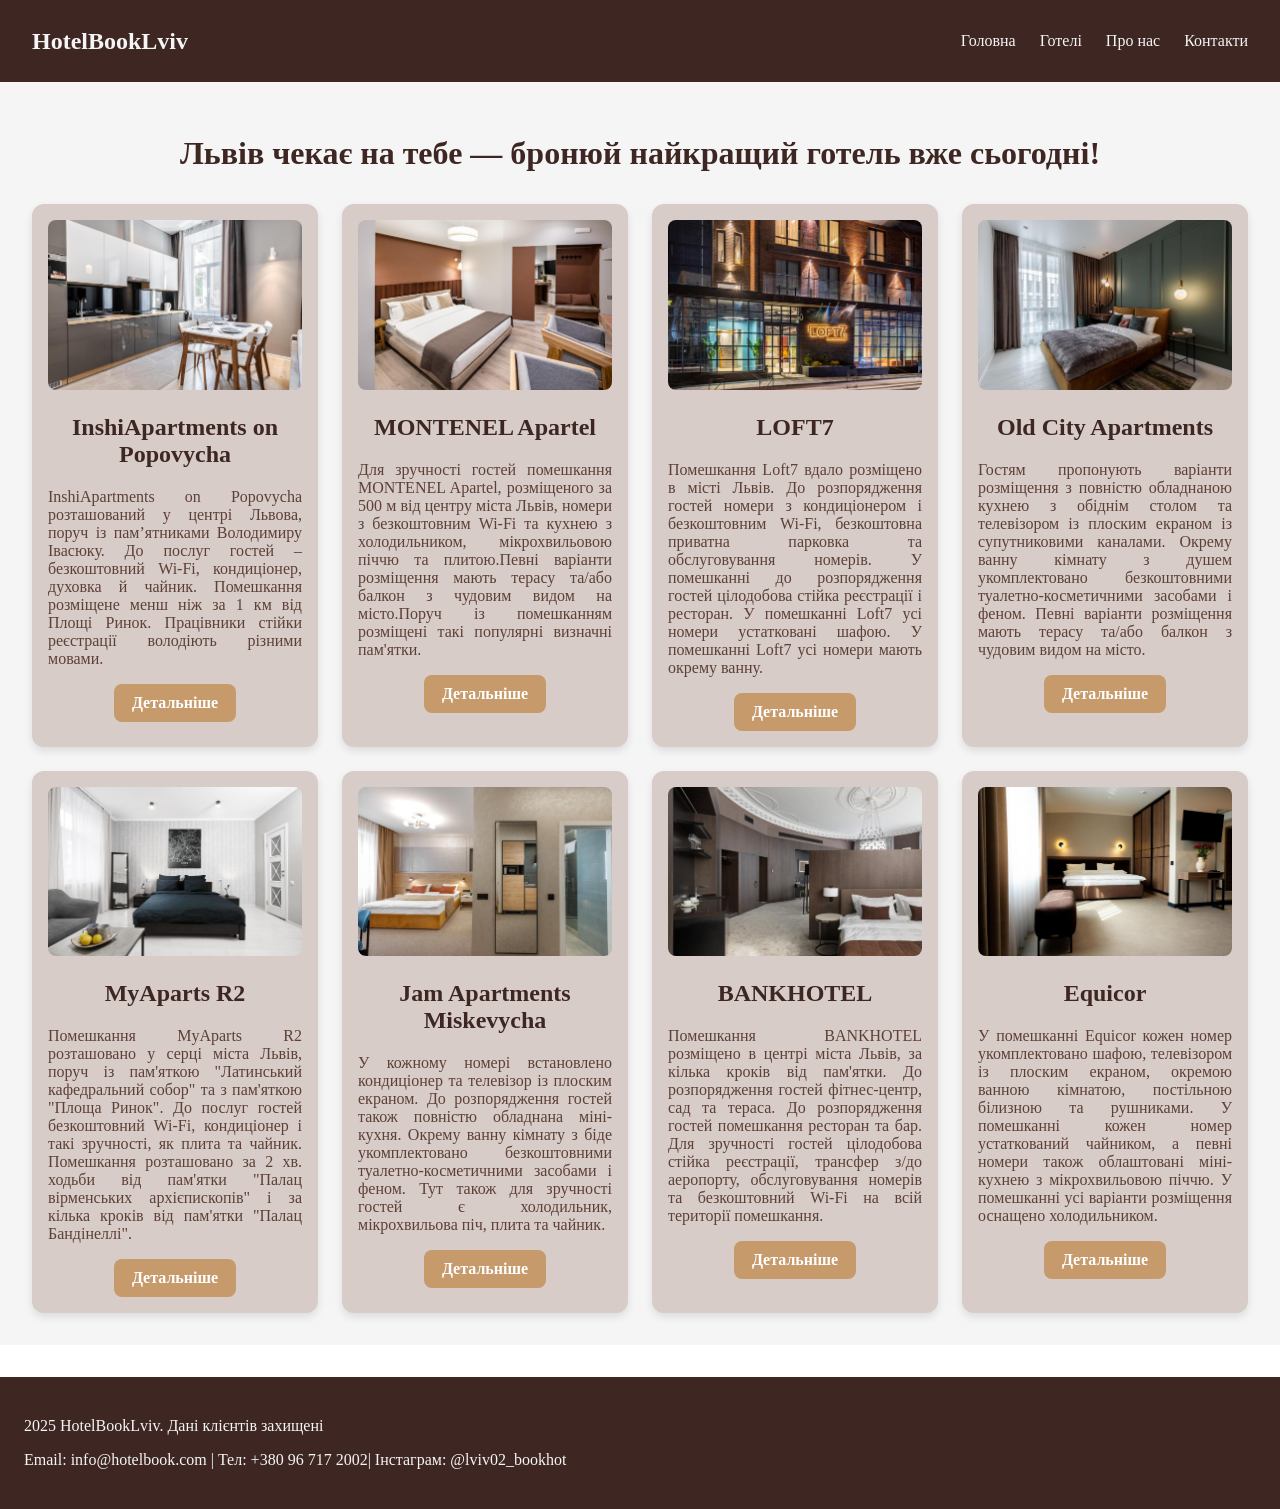
==== index.html @ 83e96ad9 "Created main page for website" ====
<!DOCTYPE html>
<html lang="uk">
<head>
  <meta charset="UTF-8">
  <meta name="viewport" content="width=device-width, initial-scale=1.0">
  <title>HotelbookLviv</title>
  <link rel="stylesheet" href="./style.css">
</head>
<body>
  <header>
    <div class="logo">HotelBookLviv</div>
    <nav>
      <ul class="nav-links">
        <li><a href="index.html">Головна</a></li>
        <li><a href="./mock-pagee/index.html">Готелі</a></li>
        <li><a href="./mock-pagee/index.html">Про нас</a></li>
        <li><a href="./mock-pagee/index.html">Контакти</a></li>
      </ul>
      <div id="burger">&#9776;</div>
    </nav>
  </header>

  <main>
    <h1>Львів чекає на тебе — бронюй найкращий готель вже сьогодні!</h1>
    <div class="cards">
        <div class="card">
            <img src="./assets/InshiApartmants.png" alt="Hotel 1">
            <h2>InshiApartments on Popovycha</h2>
            <p>InshiApartments on Popovycha розташований у центрі Львова, поруч із пам’ятниками Володимиру Івасюку. До послуг гостей – безкоштовний Wi-Fi, кондиціонер, духовка й чайник. Помешкання розміщене менш ніж за 1 км від Площі Ринок. Працівники стійки реєстрації володіють різними мовами.</p>
            <a href="./mock-pagee/index.html" class="btn-primary">Детальніше</a>
        </div>
        <div class="card">
            <img src="./assets/Montenel.png" alt="Hotel 2">
            <h2>MONTENEL Apartel</h2>
            <p>Для зручності гостей помешкання MONTENEL Apartel, розміщеного за 500 м від центру міста Львів, номери з безкоштовним Wi-Fi та кухнею з холодильником, мікрохвильовою піччю та плитою.Певні варіанти розміщення мають терасу та/або балкон з чудовим видом на місто.Поруч із помешканням розміщені такі популярні визначні пам'ятки.</p>
            <a href="./mock-pagee/index.html" class="btn-primary">Детальніше</a>
        </div>
        <div class="card">
            <img src="./assets/LOFT7.png" alt="Hotel 3">
            <h2>LOFT7</h2>
            <p>Помешкання Loft7 вдало розміщено в місті Львів. До розпорядження гостей номери з кондиціонером і безкоштовним Wi-Fi, безкоштовна приватна парковка та обслуговування номерів. У помешканні до розпорядження гостей цілодобова стійка реєстрації і ресторан. У помешканні Loft7 усі номери устатковані шафою. У помешканні Loft7 усі номери мають окрему ванну.</p>
            <a href="./mock-pagee/index.html"class="btn-primary">Детальніше</a>
        </div>
        <div class="card">
            <img src="./assets/Old City Apartments.png" alt="Hotel 3">
            <h2>Old City Apartments</h2>
            <p>Гостям пропонують варіанти розміщення з повністю обладнаною кухнею з обіднім столом та телевізором із плоским екраном із супутниковими каналами. Окрему ванну кімнату з душем укомплектовано безкоштовними туалетно-косметичними засобами і феном. Певні варіанти розміщення мають терасу та/або балкон з чудовим видом на місто.</p>
            <a href="./mock-pagee/index.html" class="btn-primary">Детальніше</a>
        </div>
        <div class="card">
            <img src="./assets/My Aparts R2.png" alt="Hotel 3">
            <h2>MyAparts R2</h2>
            <p>Помешкання MyAparts R2 розташовано у серці міста Львів, поруч із пам'яткою "Латинський кафедральний собор" та з пам'яткою "Площа Ринок". До послуг гостей безкоштовний Wi-Fi, кондиціонер і такі зручності, як плита та чайник. Помешкання розташовано за 2 хв. ходьби від пам'ятки "Палац вірменських архієпископів" і за кілька кроків від пам'ятки "Палац Бандінеллі".</p>
            <a href="./mock-pagee/index.html" class="btn-primary">Детальніше</a>
        </div>
        <div class="card">
            <img src="./assets/Jam Apartments Miskevycha.png" alt="Hotel 3">
            <h2>Jam Apartments Miskevycha</h2>
            <p>У кожному номері встановлено кондиціонер та телевізор із плоским екраном. До розпорядження гостей також повністю обладнана міні-кухня. Окрему ванну кімнату з біде укомплектовано безкоштовними туалетно-косметичними засобами і феном. Тут також для зручності гостей є холодильник, мікрохвильова піч, плита та чайник.</p>
            <a href="./mock-pagee/index.html" class="btn-primary">Детальніше</a>
        </div>
        <div class="card">
            <img src="./assets/BANKHOTEL.png" alt="Hotel 3">
            <h2>BANKHOTEL</h2>
            <p>Помешкання BANKHOTEL розміщено в центрі міста Львів, за кілька кроків від пам'ятки. До розпорядження гостей фітнес-центр, сад та тераса. До розпорядження гостей помешкання ресторан та бар. Для зручності гостей цілодобова стійка реєстрації, трансфер з/до аеропорту, обслуговування номерів та безкоштовний Wi-Fi на всій території помешкання.</p>
            <a href="./mock-pagee/index.html" class="btn-primary">Детальніше</a>
        </div>
          <div class="card">
            <img src="./assets/Equicor.png" alt="Hotel 3">
            <h2>Equicor</h2>
            <p>У помешканні Equicor кожен номер укомплектовано шафою, телевізором із плоским екраном, окремою ванною кімнатою, постільною білизною та рушниками. У помешканні кожен номер устаткований чайником, а певні номери також облаштовані міні-кухнею з мікрохвильовою піччю. У помешканні усі варіанти розміщення оснащено холодильником.</p>
            <a href="./mock-pagee/index.html" class="btn-primary">Детальніше</a>
        </div>
    </div>
  </main>

  <footer>
    <p>2025 HotelBookLviv. Дані клієнтів захищені</p>
    <p>Email: info@hotelbook.com | Тел: +380 96 717 2002| Інстаграм: @lviv02_bookhot</p>
  </footer>

  <script src="script.js"></script>
</body>
</html>
---- style.css ----
body {
  margin: 0;
  font-family:'Garamond';
  color: #3E2723;
}

header {
  display: flex;
  justify-content: space-between;
  align-items: center;
  padding: 1rem 2rem;
  background: #3E2723; 
  color: #F5F5F5; 
  position: sticky;
  top: 0;
  z-index: 1000;
}

h2 {
    font-family:'Popins';
    color:#3E2723;
    font-weight: bold;
}

p {
    text-align: justify;
    font-family:'Popins';
}
.logo {
  font-size: 1.5rem;
  font-weight: bold;
}

.nav-links {
  list-style: none;
  display: flex;
  gap: 1.5rem;
}

.nav-links li a {
  text-decoration: none;
  color: #F5F5F5; 
  transition: color 0.3s ease;
}

.nav-links li a:hover {
  color: #FFB74D; 
}

#burger {
  display: none;
  font-size: 2rem;
  cursor: pointer;
  color: #F5F5F5;
}

main {
  padding: 2rem;
  text-align: center;
  background: #F5F5F5; 
}

.cards {
  display: grid;
  gap: 1.5rem;
  grid-template-columns: repeat(4, 1fr);
  margin-top: 2rem;
}

.card {
  background: #D7CCC8; 
  border-radius: 12px;
  padding: 1rem;
  box-shadow: 0 4px 8px rgba(0,0,0,0.1);
  transition: transform 0.3s;
  color: #5D4037; 
}

.card:hover {
  transform: translateY(-5px);
}

.card img {
  max-width: 100%;
  border-radius: 8px;
}

.btn-primary {
  display: inline-block;
  padding: 10px 18px;
  background-color: #c69a6b; /* акцент */
  color: #fff;
  font-weight: 600;
  border-radius: 8px;
  text-decoration: none;
  transition: background .2s ease, transform .1s ease;
}

.btn-primary:hover {
  background-color: #a36f4f; /* темніший відтінок */
  transform: translateY(-2px);
}

.btn-primary:active {
  transform: translateY(0);
}


footer {
  background: #3E2723; /* глибокий темний шоколад */
  color: #F5F5F5;
  text-align: center;
  padding: 1.5rem;
  margin-top: 2rem;
}

@media (max-width: 768px) {
  .nav-links {
    display: none;
    flex-direction: column;
    background: #5D4037;
    position: absolute;
    top: 60px;
    right: 0;
    width: 200px;
    padding: 1rem;
  }

  .nav-links.active {
    display: flex;
  }

  #burger {
    display: block;
  }

  .cards {
    grid-template-columns: repeat(2, 1fr);
  }
}
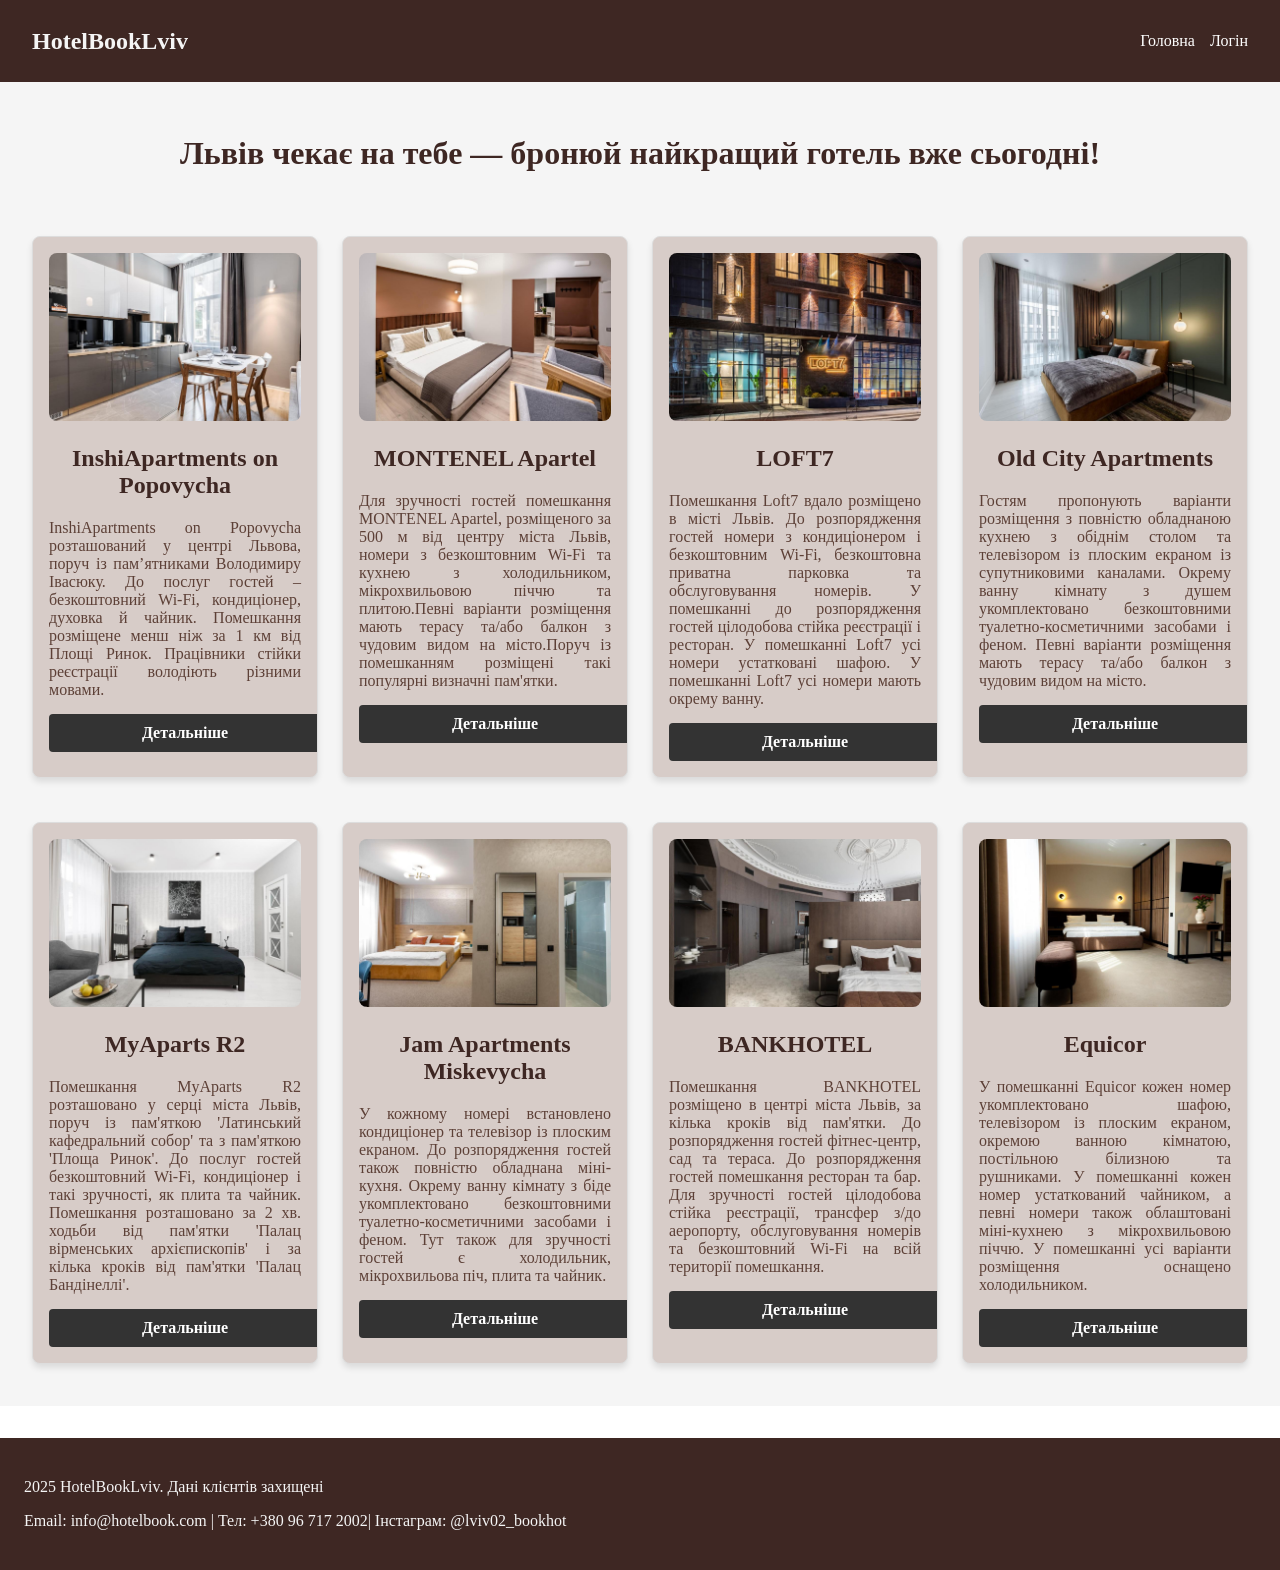
==== commit 31a4d0b1: "laba 3.1" ====
--- a/index.html
+++ b/index.html
@@ -7,70 +7,13 @@
   <link rel="stylesheet" href="./style.css">
 </head>
 <body>
-  <header>
-    <div class="logo">HotelBookLviv</div>
-    <nav>
-      <ul class="nav-links">
-        <li><a href="index.html">Головна</a></li>
-        <li><a href="./mock-pagee/index.html">Готелі</a></li>
-        <li><a href="./mock-pagee/index.html">Про нас</a></li>
-        <li><a href="./mock-pagee/index.html">Контакти</a></li>
-      </ul>
-      <div id="burger">&#9776;</div>
-    </nav>
-  </header>
+
+<header id="navbar"></header>
+<script src="./navbar.js"></script>
 
   <main>
     <h1>Львів чекає на тебе — бронюй найкращий готель вже сьогодні!</h1>
     <div class="cards">
-        <div class="card">
-            <img src="./assets/InshiApartmants.png" alt="Hotel 1">
-            <h2>InshiApartments on Popovycha</h2>
-            <p>InshiApartments on Popovycha розташований у центрі Львова, поруч із пам’ятниками Володимиру Івасюку. До послуг гостей – безкоштовний Wi-Fi, кондиціонер, духовка й чайник. Помешкання розміщене менш ніж за 1 км від Площі Ринок. Працівники стійки реєстрації володіють різними мовами.</p>
-            <a href="./mock-pagee/index.html" class="btn-primary">Детальніше</a>
-        </div>
-        <div class="card">
-            <img src="./assets/Montenel.png" alt="Hotel 2">
-            <h2>MONTENEL Apartel</h2>
-            <p>Для зручності гостей помешкання MONTENEL Apartel, розміщеного за 500 м від центру міста Львів, номери з безкоштовним Wi-Fi та кухнею з холодильником, мікрохвильовою піччю та плитою.Певні варіанти розміщення мають терасу та/або балкон з чудовим видом на місто.Поруч із помешканням розміщені такі популярні визначні пам'ятки.</p>
-            <a href="./mock-pagee/index.html" class="btn-primary">Детальніше</a>
-        </div>
-        <div class="card">
-            <img src="./assets/LOFT7.png" alt="Hotel 3">
-            <h2>LOFT7</h2>
-            <p>Помешкання Loft7 вдало розміщено в місті Львів. До розпорядження гостей номери з кондиціонером і безкоштовним Wi-Fi, безкоштовна приватна парковка та обслуговування номерів. У помешканні до розпорядження гостей цілодобова стійка реєстрації і ресторан. У помешканні Loft7 усі номери устатковані шафою. У помешканні Loft7 усі номери мають окрему ванну.</p>
-            <a href="./mock-pagee/index.html"class="btn-primary">Детальніше</a>
-        </div>
-        <div class="card">
-            <img src="./assets/Old City Apartments.png" alt="Hotel 3">
-            <h2>Old City Apartments</h2>
-            <p>Гостям пропонують варіанти розміщення з повністю обладнаною кухнею з обіднім столом та телевізором із плоским екраном із супутниковими каналами. Окрему ванну кімнату з душем укомплектовано безкоштовними туалетно-косметичними засобами і феном. Певні варіанти розміщення мають терасу та/або балкон з чудовим видом на місто.</p>
-            <a href="./mock-pagee/index.html" class="btn-primary">Детальніше</a>
-        </div>
-        <div class="card">
-            <img src="./assets/My Aparts R2.png" alt="Hotel 3">
-            <h2>MyAparts R2</h2>
-            <p>Помешкання MyAparts R2 розташовано у серці міста Львів, поруч із пам'яткою "Латинський кафедральний собор" та з пам'яткою "Площа Ринок". До послуг гостей безкоштовний Wi-Fi, кондиціонер і такі зручності, як плита та чайник. Помешкання розташовано за 2 хв. ходьби від пам'ятки "Палац вірменських архієпископів" і за кілька кроків від пам'ятки "Палац Бандінеллі".</p>
-            <a href="./mock-pagee/index.html" class="btn-primary">Детальніше</a>
-        </div>
-        <div class="card">
-            <img src="./assets/Jam Apartments Miskevycha.png" alt="Hotel 3">
-            <h2>Jam Apartments Miskevycha</h2>
-            <p>У кожному номері встановлено кондиціонер та телевізор із плоским екраном. До розпорядження гостей також повністю обладнана міні-кухня. Окрему ванну кімнату з біде укомплектовано безкоштовними туалетно-косметичними засобами і феном. Тут також для зручності гостей є холодильник, мікрохвильова піч, плита та чайник.</p>
-            <a href="./mock-pagee/index.html" class="btn-primary">Детальніше</a>
-        </div>
-        <div class="card">
-            <img src="./assets/BANKHOTEL.png" alt="Hotel 3">
-            <h2>BANKHOTEL</h2>
-            <p>Помешкання BANKHOTEL розміщено в центрі міста Львів, за кілька кроків від пам'ятки. До розпорядження гостей фітнес-центр, сад та тераса. До розпорядження гостей помешкання ресторан та бар. Для зручності гостей цілодобова стійка реєстрації, трансфер з/до аеропорту, обслуговування номерів та безкоштовний Wi-Fi на всій території помешкання.</p>
-            <a href="./mock-pagee/index.html" class="btn-primary">Детальніше</a>
-        </div>
-          <div class="card">
-            <img src="./assets/Equicor.png" alt="Hotel 3">
-            <h2>Equicor</h2>
-            <p>У помешканні Equicor кожен номер укомплектовано шафою, телевізором із плоским екраном, окремою ванною кімнатою, постільною білизною та рушниками. У помешканні кожен номер устаткований чайником, а певні номери також облаштовані міні-кухнею з мікрохвильовою піччю. У помешканні усі варіанти розміщення оснащено холодильником.</p>
-            <a href="./mock-pagee/index.html" class="btn-primary">Детальніше</a>
-        </div>
     </div>
   </main>
 
@@ -80,5 +23,6 @@
   </footer>
 
   <script src="script.js"></script>
+  <script src="main.js"></script>
 </body>
 </html>
--- a/style.css
+++ b/style.css
@@ -4,13 +4,30 @@
   color: #3E2723;
 }
 
+html, body {
+  height: 100%;
+  margin: 0;
+  display: flex;
+  flex-direction: column;
+}
+
+main {
+  flex: 1;
+  display: flex;
+  flex-direction: column;
+  justify-content: center;
+  padding: 2rem;
+  text-align: center;
+  background: #F5F5F5;
+}
+
 header {
   display: flex;
   justify-content: space-between;
   align-items: center;
   padding: 1rem 2rem;
-  background: #3E2723; 
-  color: #F5F5F5; 
+  background: #3E2723;
+  color: #F5F5F5;
   position: sticky;
   top: 0;
   z-index: 1000;
@@ -39,12 +56,12 @@
 
 .nav-links li a {
   text-decoration: none;
-  color: #F5F5F5; 
+  color: #F5F5F5;
   transition: color 0.3s ease;
 }
 
 .nav-links li a:hover {
-  color: #FFB74D; 
+  color: #FFB74D;
 }
 
 #burger {
@@ -54,12 +71,6 @@
   color: #F5F5F5;
 }
 
-main {
-  padding: 2rem;
-  text-align: center;
-  background: #F5F5F5; 
-}
-
 .cards {
   display: grid;
   gap: 1.5rem;
@@ -68,12 +79,12 @@
 }
 
 .card {
-  background: #D7CCC8; 
+  background: #D7CCC8;
   border-radius: 12px;
   padding: 1rem;
   box-shadow: 0 4px 8px rgba(0,0,0,0.1);
   transition: transform 0.3s;
-  color: #5D4037; 
+  color: #5D4037;
 }
 
 .card:hover {
@@ -88,7 +99,7 @@
 .btn-primary {
   display: inline-block;
   padding: 10px 18px;
-  background-color: #c69a6b; /* акцент */
+  background-color: #c69a6b;
   color: #fff;
   font-weight: 600;
   border-radius: 8px;
@@ -97,7 +108,7 @@
 }
 
 .btn-primary:hover {
-  background-color: #a36f4f; /* темніший відтінок */
+  background-color: #a36f4f;
   transform: translateY(-2px);
 }
 
@@ -105,16 +116,503 @@
   transform: translateY(0);
 }
 
-
 footer {
-  background: #3E2723; /* глибокий темний шоколад */
+  background: #3E2723;
   color: #F5F5F5;
   text-align: center;
   padding: 1.5rem;
   margin-top: 2rem;
 }
 
+header .logo {
+  font-size: 24px;
+  font-weight: bold;
+}
+
+header .nav-links {
+  list-style: none;
+  display: flex;
+  gap: 15px;
+}
+
+header .nav-links a {
+  color: #fff;
+  text-decoration: none;
+}
+
+header #burger {
+  display: none;
+  cursor: pointer;
+}
+
+.form input {
+  width: 100%;
+  max-width: 100%;
+  box-sizing: border-box;
+  padding: 10px;
+  margin-bottom: 15px;
+  border: 1px solid #ccc;
+  border-radius: 4px;
+  font-size: 14px;
+}
+
+.form-container {
+  max-width: 400px;
+  margin: 50px auto;
+  padding: 20px;
+  background: #fff;
+  border-radius: 8px;
+  box-sizing: border-box;
+  box-shadow: 0 4px 6px rgba(0, 0, 0, 0.1);
+}
+
+.form-container h1 {
+  text-align: center;
+  margin-bottom: 20px;
+  color: #333;
+}
+
+.form-tabs {
+  display: flex;
+  justify-content: space-around;
+  margin-bottom: 20px;
+}
+
+.form-tabs button {
+  flex: 1;
+  padding: 10px;
+  border: none;
+  background: #f0f0f0;
+  cursor: pointer;
+  font-size: 16px;
+  transition: background 0.3s;
+}
+
+.form-tabs button.active {
+  background: #333;
+  color: #fff;
+}
+
+.form {
+  display: none;
+}
+
+.form.active {
+  display: block;
+}
+
+.form label {
+  display: block;
+  margin-bottom: 5px;
+  font-weight: bold;
+}
+
+.form input {
+  width: 100%;
+  padding: 10px;
+  margin-bottom: 15px;
+  border: 1px solid #ccc;
+  border-radius: 4px;
+  font-size: 14px;
+}
+
+.btn-primary {
+  width: 100%;
+  padding: 10px;
+  background: #333;
+  color: #fff;
+  border: none;
+  border-radius: 4px;
+  cursor: pointer;
+  font-size: 16px;
+  transition: background 0.3s;
+}
+
+.btn-primary:hover {
+  background: #555;
+}
+
+/* === PROFILE PAGE === */
+.profile-main {
+  padding: 2rem;
+  background: #F5F5F5;
+  min-height: calc(100vh - 160px);
+}
+
+/* Верхня частина профілю */
+.profile-header {
+  display: flex;
+  align-items: center;
+  justify-content: center;
+  gap: 2rem;
+  flex-wrap: wrap;
+  background: #3E2723;
+  color: #F5F5F5;
+  padding: 2rem;
+  border-radius: 12px;
+  box-shadow: 0 4px 10px rgba(0,0,0,0.2);
+}
+
+.profile-avatar {
+  width: 140px;
+  height: 140px;
+  border-radius: 50%;
+  border: 4px solid #D7CCC8;
+  object-fit: cover;
+  box-shadow: 0 0 10px rgba(255,255,255,0.3);
+}
+
+.profile-info {
+  max-width: 400px;
+  text-align: center;
+}
+
+.profile-info h1 {
+  margin: 0.5rem 0;
+  font-size: 2rem;
+}
+
+.user-email {
+  font-style: italic;
+  color: #D7CCC8;
+  margin-bottom: 0.5rem;
+}
+
+.reg-date {
+  font-size: 1rem;
+  margin-bottom: 1rem;
+}
+
+/* Карточки нижче */
+.profile-cards {
+  display: grid;
+  grid-template-columns: repeat(auto-fit, minmax(280px, 1fr));
+  gap: 1.5rem;
+  margin-top: 2rem;
+}
+
+.profile-cards .card {
+  background: #fff;
+  border-radius: 12px;
+  box-shadow: 0 4px 6px rgba(0,0,0,0.1);
+  padding: 1.5rem;
+  text-align: left;
+  transition: transform 0.2s ease, box-shadow 0.3s ease;
+}
+
+.profile-cards .card:hover {
+  transform: translateY(-5px);
+  box-shadow: 0 6px 10px rgba(0,0,0,0.15);
+}
+
+.profile-cards h2 {
+  color: #3E2723;
+  margin-bottom: 1rem;
+  font-size: 1.4rem;
+}
+
+.profile-cards ul {
+  list-style: none;
+  padding: 0;
+  margin: 0;
+}
+
+.profile-cards li {
+  background: #D7CCC8;
+  margin-bottom: 8px;
+  padding: 10px;
+  border-radius: 6px;
+  color: #3E2723;
+  font-size: 1rem;
+  display: flex;
+  justify-content: space-between;
+  align-items: center;
+}
+
+.profile-cards li span {
+  font-style: italic;
+  color: #5D4037;
+  font-size: 0.95rem;
+}
+
+/* Кнопки */
+.profile-cards .btn-primary {
+  width: 100%;
+  margin-top: 1rem;
+}
+
 @media (max-width: 768px) {
+  .profile-header {
+    flex-direction: column;
+    text-align: center;
+  }
+
+  .profile-avatar {
+    width: 120px;
+    height: 120px;
+  }
+
+  .profile-info h1 {
+    font-size: 1.6rem;
+  }
+
+  .profile-cards {
+    grid-template-columns: 1fr;
+  }
+}
+
+.hidden {
+  display: none;
+}
+
+.edit-form {
+  background: #fff;
+  padding: 1.5rem;
+  border-radius: 10px;
+  box-shadow: 0 4px 8px rgba(0,0,0,0.1);
+  display: flex;
+  flex-direction: column;
+  gap: 1rem;
+  max-width: 350px;
+  width: 100%;
+  margin: 1rem auto;
+}
+
+.edit-form label {
+  font-weight: bold;
+  color: #3E2723;
+  text-align: left;
+}
+
+.edit-form input {
+  padding: 10px;
+  border: 1px solid #ccc;
+  border-radius: 6px;
+  font-size: 1rem;
+}
+
+.edit-actions {
+  display: flex;
+  gap: 10px;
+  justify-content: center;
+}
+
+.edit-actions .btn-primary,
+.edit-actions .btn-danger {
+  flex: 1;
+  padding: 10px;
+}
+
+
+
+
+
+
+.crud-section table {
+  width: 100%;
+  border-collapse: collapse;
+  margin-top: 20px;
+}
+
+.crud-section table th, .crud-section table td {
+  border: 1px solid #ccc;
+  padding: 10px;
+  text-align: center;
+}
+
+.crud-section table th {
+  background: #3E2723;
+  color: #fff;
+}
+
+.btn-danger {
+  padding: 10px;
+  background: #d32f2f;
+  color: #fff;
+  border: none;
+  border-radius: 4px;
+  cursor: pointer;
+}
+
+.btn-danger:hover {
+  background: #b71c1c;
+}
+
+.profile-banner {
+  background: #3E2723;
+  color: #F5F5F5;
+  text-align: center;
+  padding: 2rem 1rem;
+}
+
+.profile-banner h1 {
+  font-size: 2.5rem;
+  margin-bottom: 0.5rem;
+}
+
+.profile-banner p {
+  font-size: 1.2rem;
+}
+
+.profile-info-wide, .user-actions-wide, .upcoming-bookings-wide {
+  padding: 2rem 1rem;
+  margin: 1rem 0;
+  background: #F5F5F5;
+  border-radius: 8px;
+  box-shadow: 0 4px 6px rgba(0, 0, 0, 0.1);
+}
+
+.profile-info-wide h2, .user-actions-wide h2, .upcoming-bookings-wide h2 {
+  font-size: 1.8rem;
+  margin-bottom: 1rem;
+  color: #3E2723;
+}
+
+.profile-details p {
+  font-size: 1.2rem;
+  margin: 0.5rem 0;
+}
+
+.user-actions-wide ul, .upcoming-bookings-wide ul {
+  list-style: none;
+  padding: 0;
+}
+
+.user-actions-wide ul li, .upcoming-bookings-wide ul li {
+  background: #D7CCC8;
+  margin-bottom: 10px;
+  padding: 10px;
+  border-radius: 4px;
+  font-size: 1.1rem;
+}
+
+.admin-banner {
+  background: #3E2723;
+  color: #F5F5F5;
+  text-align: center;
+  padding: 2rem 1rem;
+}
+
+.admin-banner h1 {
+  font-size: 2.5rem;
+  margin-bottom: 0.5rem;
+}
+
+.admin-banner p {
+  font-size: 1.2rem;
+}
+
+.crud-section-wide {
+  padding: 2rem 1rem;
+  margin: 1rem 0;
+  background: #F5F5F5;
+  border-radius: 8px;
+  box-shadow: 0 4px 6px rgba(0, 0, 0, 0.1);
+}
+
+.crud-section-wide h2 {
+  font-size: 1.8rem;
+  margin-bottom: 1rem;
+  color: #3E2723;
+}
+
+.entity-cards {
+  display: grid;
+  gap: 1.5rem;
+  grid-template-columns: repeat(3, 1fr);
+}
+
+.card {
+  background: #D7CCC8;
+  border-radius: 12px;
+  padding: 1rem;
+  box-shadow: 0 4px 8px rgba(0, 0, 0, 0.1);
+  transition: transform 0.3s;
+  color: #5D4037;
+}
+
+.card:hover {
+  transform: translateY(-5px);
+}
+
+.card h3 {
+  margin: 0 0 10px;
+  font-size: 1.5rem;
+}
+
+.card p {
+  font-size: 1rem;
+  margin: 0 0 15px;
+}
+
+.card-actions {
+  display: flex;
+  gap: 10px;
+}
+
+.card-actions .btn-primary, .card-actions .btn-danger {
+  flex: 1;
+}
+
+.card img, .card img {
+  max-width: 100%;
+  height: auto;
+  border-radius: 8px;
+  object-fit: cover;
+}
+
+.card, .card {
+  max-width: 300px;
+  margin: 10px auto;
+  text-align: center;
+  box-shadow: 0 4px 6px rgba(0, 0, 0, 0.1);
+  border: 1px solid #ddd;
+  border-radius: 8px;
+  overflow: hidden;
+}
+
+@media (max-width: 768px) {
+  .entity-cards {
+    grid-template-columns: repeat(1, 1fr);
+  }
+
+  .admin-banner h1 {
+    font-size: 2rem;
+  }
+
+  .admin-banner p {
+    font-size: 1rem;
+  }
+
+  .card, .card {
+    max-width: 90%;
+  }
+
+  .profile-banner h1 {
+    font-size: 2rem;
+  }
+
+  .profile-banner p {
+    font-size: 1rem;
+  }
+
+  .profile-info-wide, .user-actions-wide, .upcoming-bookings-wide {
+    padding: 1.5rem 1rem;
+  }
+
+  .form-container {
+    margin: 20px;
+    padding: 15px;
+  }
+
+  header .nav-links {
+    display: none;
+  }
+
+  header #burger {
+    display: block;
+  }
+
   .nav-links {
     display: none;
     flex-direction: column;
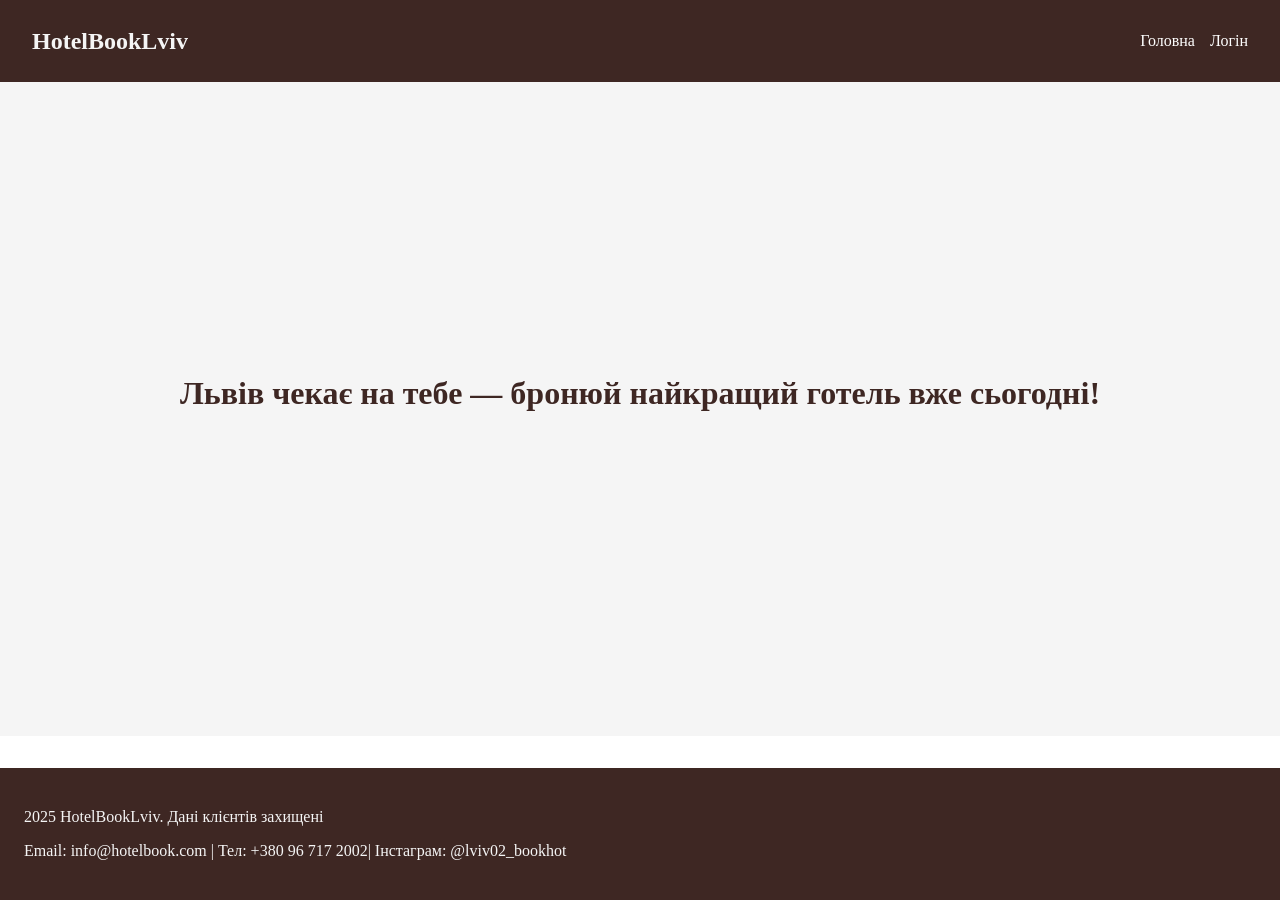
==== commit 88148708: "fixe dconflicts" ====
--- a/index.html
+++ b/index.html
@@ -9,7 +9,8 @@
 <body>
 
 <header id="navbar"></header>
-<script src="./navbar.js"></script>
+<script type="module" src="navbar.js"></script>
+
 
   <main>
     <h1>Львів чекає на тебе — бронюй найкращий готель вже сьогодні!</h1>
@@ -22,7 +23,6 @@
     <p>Email: info@hotelbook.com | Тел: +380 96 717 2002| Інстаграм: @lviv02_bookhot</p>
   </footer>
 
-  <script src="script.js"></script>
-  <script src="main.js"></script>
+  <script  type="module" src="main.js"></script>
 </body>
 </html>
--- a/style.css
+++ b/style.css
@@ -272,7 +272,7 @@
   font-size: 2rem;
 }
 
-.user-email {
+.user-email, .user-phone {
   font-style: italic;
   color: #D7CCC8;
   margin-bottom: 0.5rem;
